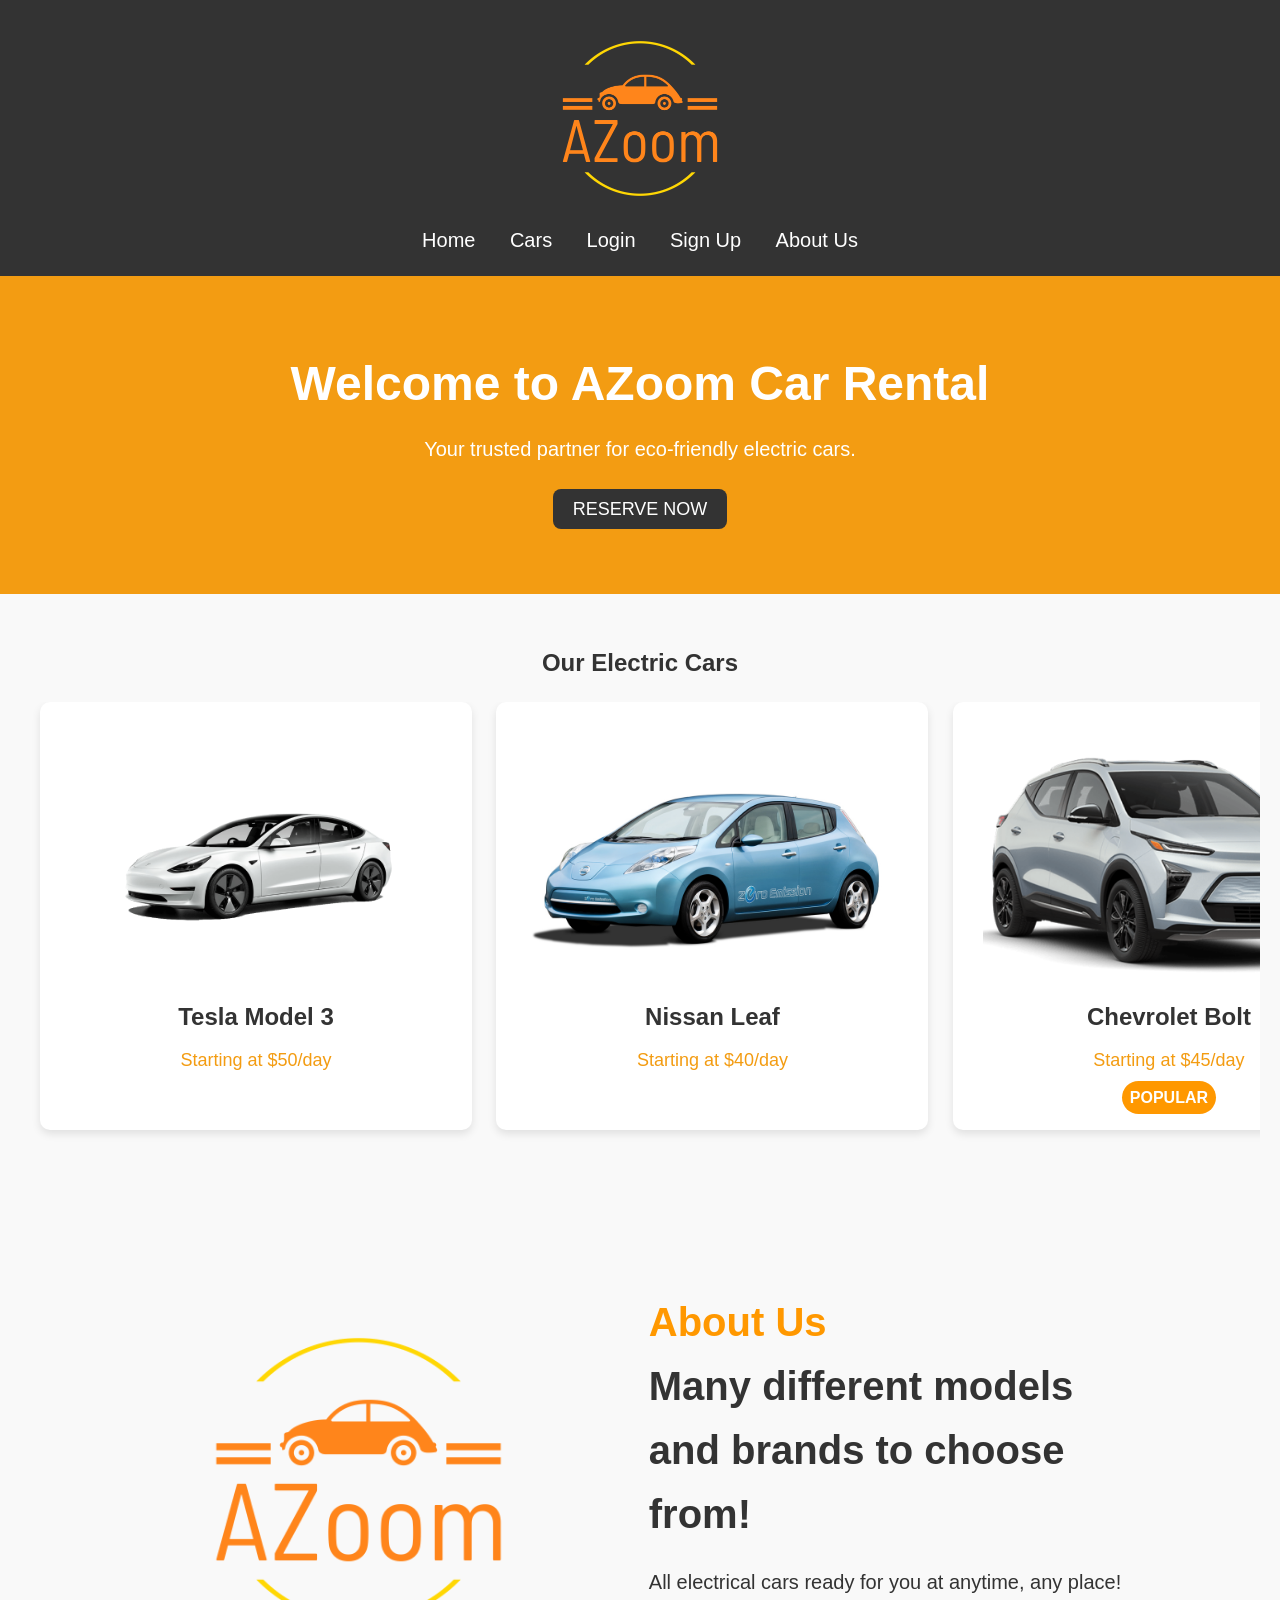
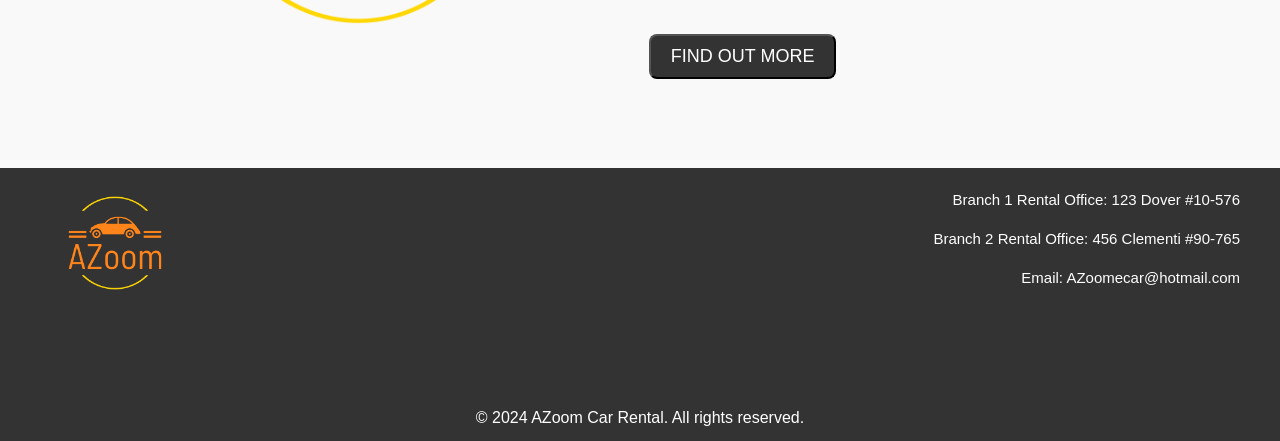
==== index.html @ 19cd563f "login changes and logo size" ====
<!DOCTYPE html>
<html lang="en">

<head>
    <meta charset="UTF-8">
    <meta name="viewport" content="width=device-width, initial-scale=1.0">
    <title>AZoom Car Rental</title>
    <link rel="stylesheet" href="style.css">
    <link rel="stylesheet" href="https://cdnjs.cloudflare.com/ajax/libs/font-awesome/4.7.0/css/font-awesome.min.css">
    <link rel="icon" type="image/x-icon" href="resources/images/favicon.ico">
</head>

<body>

    <header>
        <div id="logo">
            <a href="index.html"><img src="resources/images/azoom_logo.png" alt="AZoom Car Rental Logo"></a>
        </div>
        <div id="hamburger_icon">
            <a href="javascript:void(0);" class="icon" onclick="hamburger()"><i class="fa fa-bars"
                    style="font-size:70px; color:white"></i></a>
        </div>
        <div id="cross_icon" class="hidden">
            <a href="javascript:void(0);" class="icon" onclick="cross()"><i class="fa fa-close"
                    style="font-size:70px; color:white;"></i></a>
        </div>

        <nav>
            <ul id="links">
                <li><a href="index.html">Home</a></li>
                <li><a href="#cars">Cars</a></li>
                <li><a href="login.html">Login</a></li>
                <li><a href="#">Sign Up</a></li>
                <li><a href="#about_container">About Us</a></li>
            </ul>
        </nav>
    </header>

    <section id="home">
        <div class="banner">
            <h1>Welcome to AZoom Car Rental</h1>
            <p>Your trusted partner for eco-friendly electric cars.</p>
            <a href="login.html" class="btn">Reserve Now</a>
        </div>
    </section>

    <section id="cars">
        <h2>Our Electric Cars</h2>
        <div class="car_list">
            <div class="car_item">
                <a href="login.html">
                    <img src="resources/images/tesla_m3.png" alt="Electric Car 1">
                    <h3>Tesla Model 3</h3>
                    <p>Starting at $50/day</p>
                    <br>
                </a>
            </div>

            <div class="car_item">
                <a href="login.html">
                    <img src="resources/images/nissan_leaf.jpg" alt="Electric Car 2">
                    <h3>Nissan Leaf</h3>
                    <p>Starting at $40/day</p>
                    <br>
                </a>
            </div>

            <div class="car_item">
                <a href="login.html">
                    <img src="resources/images/chevrolet_bolt.png" alt="Electric Car 3">
                    <h3>Chevrolet Bolt</h3>
                    <p>Starting at $45/day</p>
                    <span class="tag">POPULAR</span>
                </a>
            </div>

            <div class="car_item">
                <a href="login.html">
                    <img src="resources/images/chevrolet_bolt.png" alt="Electric Car 4">
                    <h3>Chevrolet Bolt</h3>
                    <p>Starting at $45/day</p>
                    <br>
                </a>
            </div>
        </div>
    </section>


    <div id="about_container">
        <div class="about_left">
            <img src="resources/images/azoom_logo.png" alt="logo" width="100%">
        </div>

        <div class="about_right">
            <span>
                <h1>About Us</h1>
                <h2>Many different models and brands to choose from!</h2>
                <p>All electrical cars ready for you at anytime, any place!</p>
                <br>
                <button class="btn" type="button">Find out more</button>
            </span>
        </div>
    </div>

    <footer>
        <div id="footer_container">
            <span id="footer_left">
                <a href="index.html"><img src="resources/images/azoom_logo.png" alt="logo" width="150px"></a>
            </span>

            <span id="footer_right">
                <span>
                    <p>Branch 1 Rental Office: 123 Dover #10-576</p>
                    <p>Branch 2 Rental Office: 456 Clementi #90-765</p>
                    <p id="footer_email">Email: <a href="mailto:AZoomecar@hotmail.com">AZoomecar@hotmail.com</a></p>
                </span>
            </span>
        </div>


        <p id="copyright">&copy; 2024 AZoom Car Rental. All rights reserved.</p>
    </footer>

    <script>
        function hamburger() {
            var links = document.getElementById("links");
            var hamburger = document.getElementById("hamburger_icon");
            var cross = document.getElementById("cross_icon");

            if (links.style.display === "block") {
                links.style.display = "none";
            }
            else {
                links.style.display = "block";
                hamburger.style.display = "none";
                cross.style.display = "block";
            }
        }
        function cross() {
            var cross = document.getElementById("cross_icon");
            var hamburger = document.getElementById("hamburger_icon");
            var links = document.getElementById("links");

            if (cross.style.display === "block") {
                cross.style.display = "none";
                hamburger.style.display = "block";
                links.style.display = "none";
            }
        }
    </script>
</body>

</html>
---- style.css ----
* {
    margin: 0;
    padding: 0;
}

html {
    scroll-behavior: smooth;
}

a {
    text-decoration: none;
}

::-webkit-scrollbar {
    width: 1.5em;
}

::-webkit-scrollbar-track{
    background: hsl(39, 100%, 66%);
    border-radius: 100vw;
    margin-block: 0.5em;
}

::-webkit-scrollbar-thumb{
    background: hsl(39, 100%, 35%);
    border: .25em solid hsl(39, 100%, 66%);
    border-radius: 100vw;
}

::-webkit-scrollbar-thumb:hover{
    background: hsl(42, 100%, 27%);
}

/* Logo Styles */
#logo {
    text-align: center;
    margin: 20px 0;
}


#logo img {
    width: 250px;
    height: auto;
    transition: transform 0.3s ease;
    border-radius: 10px;
}

#logo img:hover {
    transform: scale(1.05);
}



/* Body */
body {
    font-family: "Arial", sans-serif;
    background-color: #f9f9f9;
    color: #333;
    line-height: 1.6;
    margin: 0;
    padding: 0;
}

/* Header */
header {
    background-color: #333;
    padding: 20px 0;
    text-align: center;
    
}

header .logo img {
    max-width: 150px;
    
}

nav ul {
    list-style: none;
    animation: fadeIn 2s 0.1s ease-out backwards;
}

nav ul li {
    display: inline;
    margin: 0 15px;
}

nav ul li a {
    color: #fff;
    text-decoration: none;
    font-size: 20px;
}

nav ul li a:hover {
    color: #f39c12;
}


@media screen and (min-width: 768px) {
    .icon {
        display: none;
    }
}

@media screen and (max-width: 760px) {
    #links {
        display:none;
    }
    #links a {
        display:block;
        border-bottom: 2px solid lightgrey;
        border-radius: 25px;
    }
}

/* Banner */
.banner {
    background-color: #f39c12;
    color: #fff;
    padding: 70px 20px;
    text-align: center;
    animation: fadeIn 2s 0.1s ease-out backwards;
}

.banner h1 {
    font-size: 48px;
    margin-bottom: 10px;
}

@media screen and (max-width: 360px) {
    .banner h1 {
        font-size:25px;
    }
}


.banner p {
    font-size: 20px;
    margin-bottom: 30px;
}

.btn {
    background-color: #333;
    color: #fff;
    padding: 10px 20px;
    border-radius: 8px;
    cursor: pointer;
    font-size: 18px;
    text-transform: uppercase;
    text-decoration: none;
    margin-top:10px;
}

.btn:hover {
    color: #f39c12;
}

/* Cars Section */
#cars {
    padding: 50px 20px;
    text-align: center;
}

.car_list {
    justify-content: space-around;
    overflow-x:scroll;
    overflow-y:hidden;
    white-space: nowrap;
}

.car_item {
    background-color: #fff;
    border-radius: 10px;
    box-shadow: 0 4px 8px rgba(0, 0, 0, 0.1);
    padding: 30px;
    width: 30%;
    text-align: center;
    display:inline-block;
    margin-bottom:20px;
    margin-left:20px;
    animation: scroll_right 15s linear infinite;
    
}

.car_item img {
    max-width: 100%;
}

.car_item img:hover {
    transform: translateZ(20px);
}

.car_item h3 {
    margin: 10px 0;
    font-size: 24px;
    color: #333;
}



.car_item p {
    color: #f39c12;
    font-size: 18px;
}

#cars h2 {
    padding-bottom:20px;
}

.tag {
    font-size: 16px;
    padding: 8px;
    top:10px;
    position: relative;
    text-align: center;
    border-radius: 20px;
    background-color: #ff9800;
    color: white;
    font-weight:bold;
}

@media screen and (max-width: 820px) {
    .tag {
        top:10px;
        font-size:13px;
        padding:5px;
    }
}


/* Reservation Form and Return Form */
#reservation, #returning {
    background-color: #fff;
    padding: 50px 20px;
    text-align: center;
}


form {
    max-width: 500px;
    margin: 0 auto;
}

form label {
    display: block;
    font-size: 18px;
    margin-bottom: 5px;
}

form input,
form select {
    width: 100%;
    padding: 10px;
    margin-bottom: 20px;
    border-radius: 5px;
    border: 1px solid #ccc;
}

form button {
    width: 100%;
    padding: 10px;
    background-color: #f39c12;
    color: #fff;
    font-size: 18px;
    border: none;
    cursor: pointer;
}

form button:hover {
    background-color: #333;
}

/* About Us */
#about_container {
    margin: 7% 10%;
    display:flex;
    align-items: center;
}

.about_left {
    width:45%;
}

.about_right {
    float:right;
    width: 55%;
    display: flex;
    align-items: center;
}

.about_right span {
    margin-left: 60px;
}

.about_right h1 {
    color: #ff9800;
    font-size:40px;
    font-weight:600;
}

.about_right h2 {
    font-size: 40px;
    font-weight: 600;
    margin-top:0;
}

.about_right p {
    margin-top:1em;
    font-size:20px;
}

@media screen and (max-width: 768px) {
    .about_left {
        width:30%;
    }
    .about_right {
        width: 70%;
    }
    .about_right h1 {
        font-size:25px;
    }
    .about_right h2 {
        font-size: 20px;
        font-weight: 600;
        margin-top:0;
    }
    .about_right p {
        font-size:15px;
    }
}


/* Footer */
footer {
    background-color: #333;
    color: #fff;
    width: 100%;
}

#footer_container {
    padding: 20px 0 100px 0;
    margin: 0 40px;
    display: flex;
    align-items: center;
}

#footer_left {
    width: 70%;
}


#footer_right {
    width: 30%;
    text-align: right;
    color: #fff;
    font-family: "Helvetica Neue", sans-serif;
}

#footer_right p {
    font-size: 15px;
    margin-bottom: 15px;
    font-family: "Arial", sans-serif;
}

#footer_email a{
    color:#fff;
    
}

#copyright {
    text-align:center;
    padding-bottom:10px;
}

@media screen and (max-width:500px) {
    #footer_left{
        display: none;
    }
    #footer_container {
        display:block;
        margin:0 10px;
    }
    #footer_right p {
        text-align:center;
    }
    
}

/* Login Page Styling */
#login {
    display: flex;
    justify-content: center;
    align-items: center;
    min-height: 70vh;
    background-color: #f0f0f0;
}

.login_container {
    background-color: white;
    padding: 40px;
    border-radius: 10px;
    box-shadow: 0 4px 10px rgba(0, 0, 0, 0.1);
    max-width: 400px;
    width: 100%;
    text-align: center;
    animation: fadeIn 2s 0.1s ease-out backwards;
}

.login_container h2 {
    color: #f39c12;
    margin-bottom: 20px;
}

#login_form {
    display: flex;
    flex-direction: column;
}

#login_form label {
    font-size: 14px;
    margin-bottom: 8px;
    text-align: left;
    color: #333;
}

#login_form input {
    padding: 10px;
    margin-bottom: 20px;
    border: 1px solid #ccc;
    border-radius: 5px;
    font-size: 14px;
    width: 100%;
    box-sizing: border-box;
}

.login_container p {
    margin-top: 10px;
}

.login_container a {
    color: #f39c12;
    text-decoration: none;
}

.login_container a:hover {
    text-decoration: underline;
}

/* hide elements */
.hidden {
    display:none;
}

/* animation keyframes */
@keyframes scroll_right {
    0%   { transform: translate(0, 0); }
    100% { transform: translate(-100%, 0); }
}

@keyframes fadeIn {
    0% {
        opacity: 0;
        transform: translateY(80%);
    }
    20% {
        opacity: 0;
    }
    50% {
        opacity: 1;
        transform: translateY(0%);
    }
    100% {
        opacity: 1;
        transform: translate(0%);
    }
}

@media screen and (max-width: 768px) {
    .car_item {
        width:80%;
    }
}
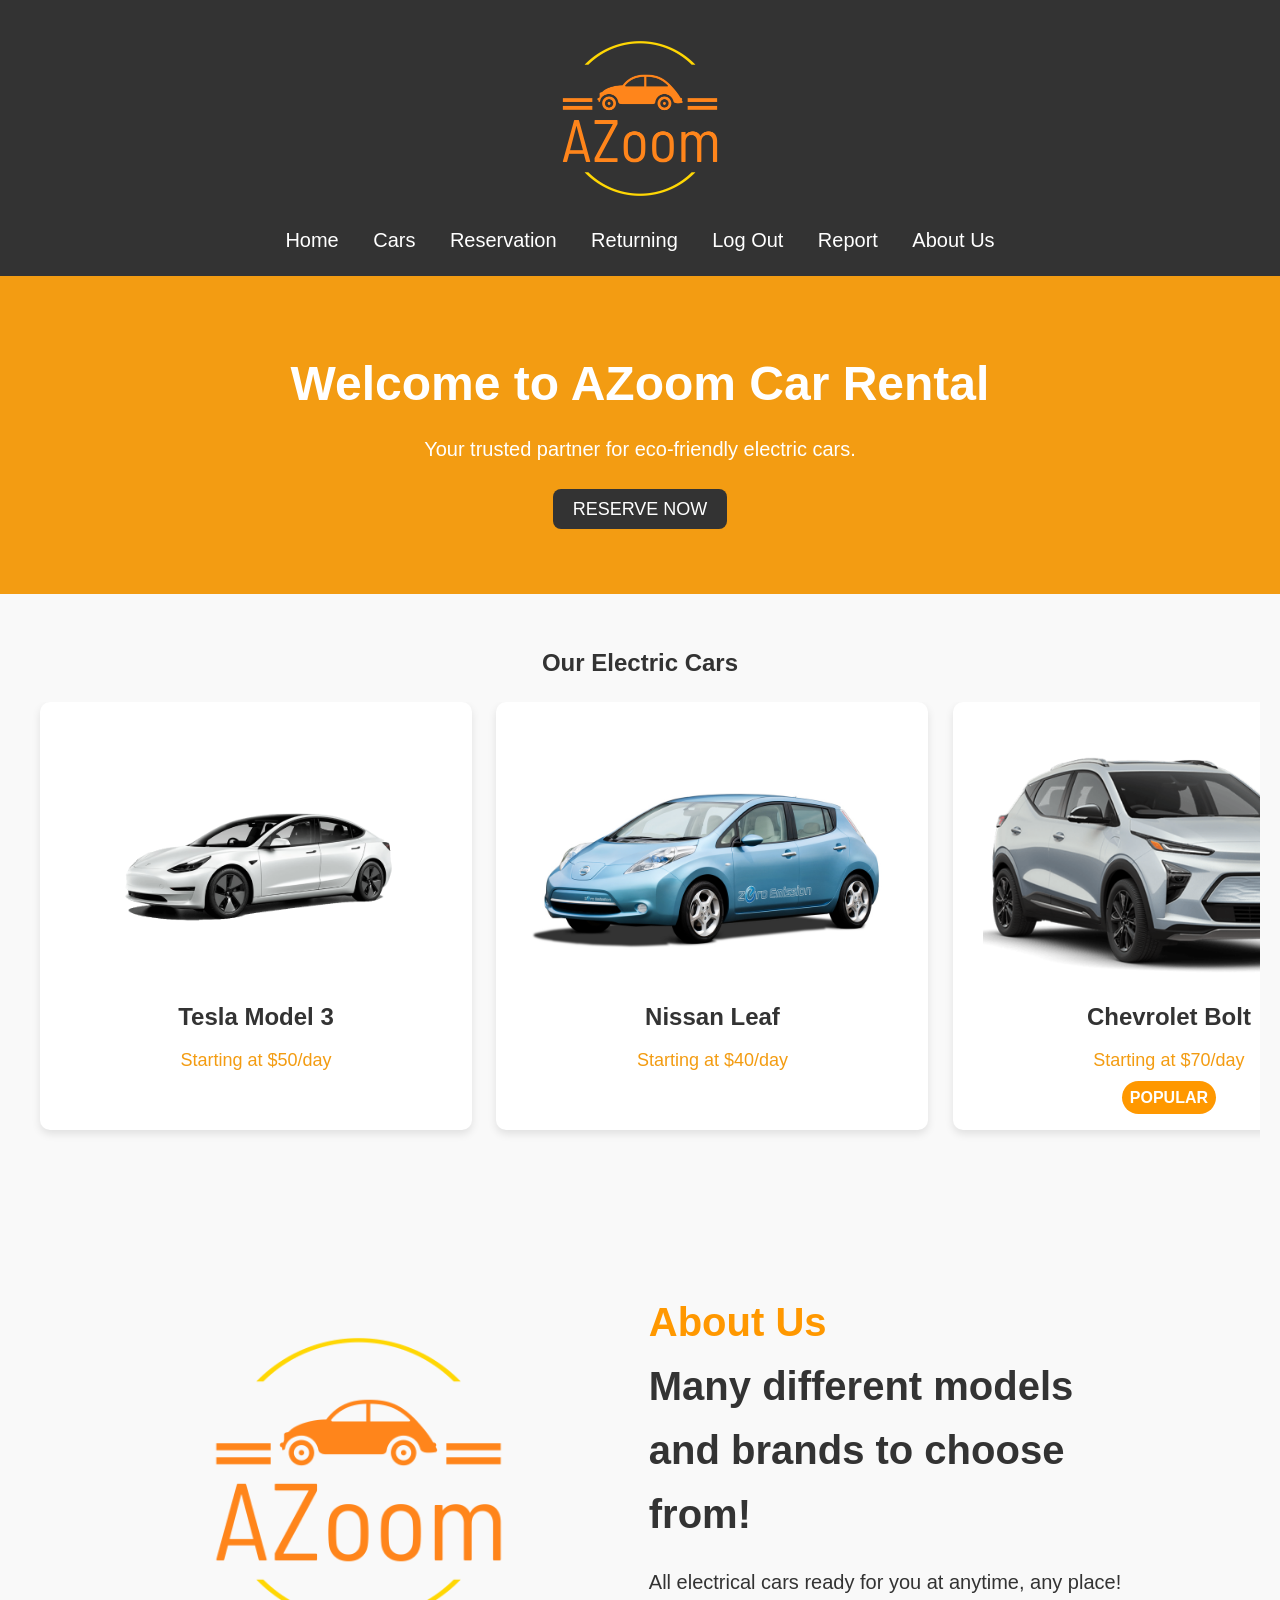
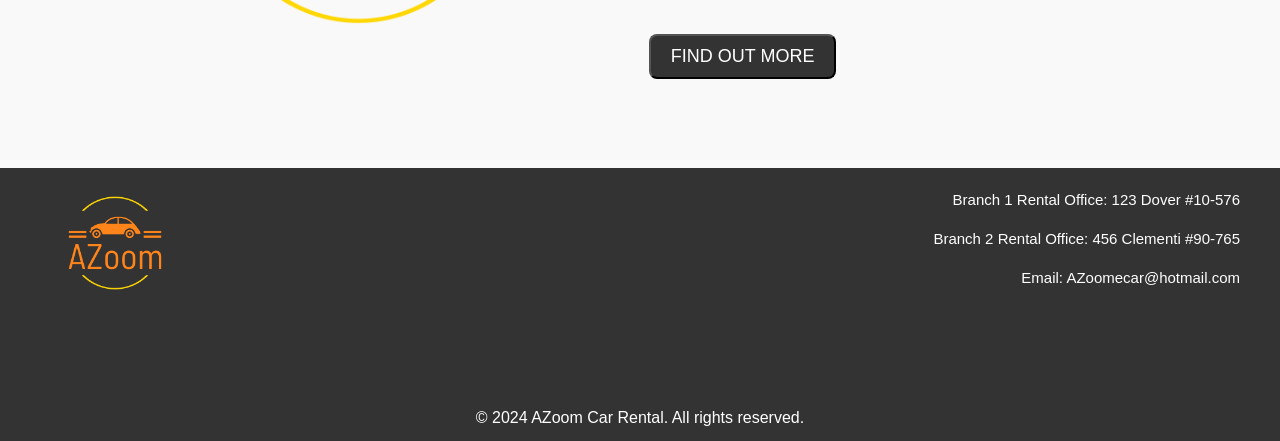
==== commit 671401ee: "added vital functions to the webpage you can reserve car as a customer, you can file a report as a e" ====
--- a/index.html
+++ b/index.html
@@ -8,6 +8,7 @@
     <link rel="stylesheet" href="style.css">
     <link rel="stylesheet" href="https://cdnjs.cloudflare.com/ajax/libs/font-awesome/4.7.0/css/font-awesome.min.css">
     <link rel="icon" type="image/x-icon" href="resources/images/favicon.ico">
+    <script src="script.js" defer></script>
 </head>
 
 <body>
@@ -29,8 +30,13 @@
             <ul id="links">
                 <li><a href="index.html">Home</a></li>
                 <li><a href="#cars">Cars</a></li>
-                <li><a href="login.html">Login</a></li>
-                <li><a href="#">Sign Up</a></li>
+                
+                <li id="reservationBtn" class="hidden"><a href="reservation.html">Reservation</a></li>
+                <li id="returningBtn" class="hidden"><a href="returning.html">Returning</a></li>
+                <li id="loginBtn"><a href="login.html">Login</a></li>
+                <li id="signupBtn"><a href="signup.html">Sign Up</a></li>
+                <li id="logoutBtn" class="hidden"><a href="#" onclick="logOut()">Log Out</a></li>
+                <li id="fileReportBtn" class="hidden"><a href="report.html">Report</a></li>
                 <li><a href="#about_container">About Us</a></li>
             </ul>
         </nav>
@@ -48,7 +54,7 @@
         <h2>Our Electric Cars</h2>
         <div class="car_list">
             <div class="car_item">
-                <a href="login.html">
+                <a href="reservation.html">
                     <img src="resources/images/tesla_m3.png" alt="Electric Car 1">
                     <h3>Tesla Model 3</h3>
                     <p>Starting at $50/day</p>
@@ -57,7 +63,7 @@
             </div>
 
             <div class="car_item">
-                <a href="login.html">
+                <a href="reservation.html">
                     <img src="resources/images/nissan_leaf.jpg" alt="Electric Car 2">
                     <h3>Nissan Leaf</h3>
                     <p>Starting at $40/day</p>
@@ -66,19 +72,19 @@
             </div>
 
             <div class="car_item">
-                <a href="login.html">
+                <a href="reservation.html">
                     <img src="resources/images/chevrolet_bolt.png" alt="Electric Car 3">
                     <h3>Chevrolet Bolt</h3>
-                    <p>Starting at $45/day</p>
+                    <p>Starting at $70/day</p>
                     <span class="tag">POPULAR</span>
                 </a>
             </div>
 
             <div class="car_item">
-                <a href="login.html">
-                    <img src="resources/images/chevrolet_bolt.png" alt="Electric Car 4">
-                    <h3>Chevrolet Bolt</h3>
-                    <p>Starting at $45/day</p>
+                <a href="reservation.html">
+                    <img src="resources/images/tesla_model_x_luxury.png" alt="Electric Car 4">
+                    <h3>Tesla Model S</h3>
+                    <p>Starting at $60/day</p>
                     <br>
                 </a>
             </div>
@@ -120,34 +126,6 @@
 
         <p id="copyright">&copy; 2024 AZoom Car Rental. All rights reserved.</p>
     </footer>
-
-    <script>
-        function hamburger() {
-            var links = document.getElementById("links");
-            var hamburger = document.getElementById("hamburger_icon");
-            var cross = document.getElementById("cross_icon");
-
-            if (links.style.display === "block") {
-                links.style.display = "none";
-            }
-            else {
-                links.style.display = "block";
-                hamburger.style.display = "none";
-                cross.style.display = "block";
-            }
-        }
-        function cross() {
-            var cross = document.getElementById("cross_icon");
-            var hamburger = document.getElementById("hamburger_icon");
-            var links = document.getElementById("links");
-
-            if (cross.style.display === "block") {
-                cross.style.display = "none";
-                hamburger.style.display = "block";
-                links.style.display = "none";
-            }
-        }
-    </script>
 </body>
 
 </html>
--- a/style.css
+++ b/style.css
@@ -15,19 +15,19 @@
     width: 1.5em;
 }
 
-::-webkit-scrollbar-track{
+::-webkit-scrollbar-track {
     background: hsl(39, 100%, 66%);
     border-radius: 100vw;
     margin-block: 0.5em;
 }
 
-::-webkit-scrollbar-thumb{
+::-webkit-scrollbar-thumb {
     background: hsl(39, 100%, 35%);
     border: .25em solid hsl(39, 100%, 66%);
     border-radius: 100vw;
 }
 
-::-webkit-scrollbar-thumb:hover{
+::-webkit-scrollbar-thumb:hover {
     background: hsl(42, 100%, 27%);
 }
 
@@ -66,12 +66,12 @@
     background-color: #333;
     padding: 20px 0;
     text-align: center;
-    
+
 }
 
 header .logo img {
     max-width: 150px;
-    
+
 }
 
 nav ul {
@@ -103,10 +103,11 @@
 
 @media screen and (max-width: 760px) {
     #links {
-        display:none;
-    }
+        display: none;
+    }
+
     #links a {
-        display:block;
+        display: block;
         border-bottom: 2px solid lightgrey;
         border-radius: 25px;
     }
@@ -128,7 +129,7 @@
 
 @media screen and (max-width: 360px) {
     .banner h1 {
-        font-size:25px;
+        font-size: 25px;
     }
 }
 
@@ -147,7 +148,7 @@
     font-size: 18px;
     text-transform: uppercase;
     text-decoration: none;
-    margin-top:10px;
+    margin-top: 10px;
 }
 
 .btn:hover {
@@ -162,8 +163,8 @@
 
 .car_list {
     justify-content: space-around;
-    overflow-x:scroll;
-    overflow-y:hidden;
+    overflow-x: scroll;
+    overflow-y: hidden;
     white-space: nowrap;
 }
 
@@ -174,11 +175,11 @@
     padding: 30px;
     width: 30%;
     text-align: center;
-    display:inline-block;
-    margin-bottom:20px;
-    margin-left:20px;
+    display: inline-block;
+    margin-bottom: 20px;
+    margin-left: 20px;
     animation: scroll_right 15s linear infinite;
-    
+
 }
 
 .car_item img {
@@ -203,32 +204,34 @@
 }
 
 #cars h2 {
-    padding-bottom:20px;
+    padding-bottom: 20px;
 }
 
 .tag {
     font-size: 16px;
     padding: 8px;
-    top:10px;
+    top: 10px;
     position: relative;
     text-align: center;
     border-radius: 20px;
     background-color: #ff9800;
     color: white;
-    font-weight:bold;
+    font-weight: bold;
 }
 
 @media screen and (max-width: 820px) {
     .tag {
-        top:10px;
-        font-size:13px;
-        padding:5px;
-    }
-}
-
-
-/* Reservation Form and Return Form */
-#reservation, #returning {
+        top: 10px;
+        font-size: 13px;
+        padding: 5px;
+    }
+}
+
+
+/* Reservation, Report, Return Form */
+#report,
+#reservation,
+#returning {
     background-color: #fff;
     padding: 50px 20px;
     text-align: center;
@@ -248,181 +251,6 @@
 
 form input,
 form select {
-    width: 100%;
-    padding: 10px;
-    margin-bottom: 20px;
-    border-radius: 5px;
-    border: 1px solid #ccc;
-}
-
-form button {
-    width: 100%;
-    padding: 10px;
-    background-color: #f39c12;
-    color: #fff;
-    font-size: 18px;
-    border: none;
-    cursor: pointer;
-}
-
-form button:hover {
-    background-color: #333;
-}
-
-/* About Us */
-#about_container {
-    margin: 7% 10%;
-    display:flex;
-    align-items: center;
-}
-
-.about_left {
-    width:45%;
-}
-
-.about_right {
-    float:right;
-    width: 55%;
-    display: flex;
-    align-items: center;
-}
-
-.about_right span {
-    margin-left: 60px;
-}
-
-.about_right h1 {
-    color: #ff9800;
-    font-size:40px;
-    font-weight:600;
-}
-
-.about_right h2 {
-    font-size: 40px;
-    font-weight: 600;
-    margin-top:0;
-}
-
-.about_right p {
-    margin-top:1em;
-    font-size:20px;
-}
-
-@media screen and (max-width: 768px) {
-    .about_left {
-        width:30%;
-    }
-    .about_right {
-        width: 70%;
-    }
-    .about_right h1 {
-        font-size:25px;
-    }
-    .about_right h2 {
-        font-size: 20px;
-        font-weight: 600;
-        margin-top:0;
-    }
-    .about_right p {
-        font-size:15px;
-    }
-}
-
-
-/* Footer */
-footer {
-    background-color: #333;
-    color: #fff;
-    width: 100%;
-}
-
-#footer_container {
-    padding: 20px 0 100px 0;
-    margin: 0 40px;
-    display: flex;
-    align-items: center;
-}
-
-#footer_left {
-    width: 70%;
-}
-
-
-#footer_right {
-    width: 30%;
-    text-align: right;
-    color: #fff;
-    font-family: "Helvetica Neue", sans-serif;
-}
-
-#footer_right p {
-    font-size: 15px;
-    margin-bottom: 15px;
-    font-family: "Arial", sans-serif;
-}
-
-#footer_email a{
-    color:#fff;
-    
-}
-
-#copyright {
-    text-align:center;
-    padding-bottom:10px;
-}
-
-@media screen and (max-width:500px) {
-    #footer_left{
-        display: none;
-    }
-    #footer_container {
-        display:block;
-        margin:0 10px;
-    }
-    #footer_right p {
-        text-align:center;
-    }
-    
-}
-
-/* Login Page Styling */
-#login {
-    display: flex;
-    justify-content: center;
-    align-items: center;
-    min-height: 70vh;
-    background-color: #f0f0f0;
-}
-
-.login_container {
-    background-color: white;
-    padding: 40px;
-    border-radius: 10px;
-    box-shadow: 0 4px 10px rgba(0, 0, 0, 0.1);
-    max-width: 400px;
-    width: 100%;
-    text-align: center;
-    animation: fadeIn 2s 0.1s ease-out backwards;
-}
-
-.login_container h2 {
-    color: #f39c12;
-    margin-bottom: 20px;
-}
-
-#login_form {
-    display: flex;
-    flex-direction: column;
-}
-
-#login_form label {
-    font-size: 14px;
-    margin-bottom: 8px;
-    text-align: left;
-    color: #333;
-}
-
-#login_form input {
     padding: 10px;
     margin-bottom: 20px;
     border: 1px solid #ccc;
@@ -432,7 +260,185 @@
     box-sizing: border-box;
 }
 
-.login_container p {
+form button {
+    width: 100%;
+    padding: 10px;
+    background-color: #f39c12;
+    color: #fff;
+    font-size: 18px;
+    border: none;
+    cursor: pointer;
+}
+
+form button:hover {
+    background-color: #333;
+}
+
+/* About Us */
+#about_container {
+    margin: 7% 10%;
+    display: flex;
+    align-items: center;
+}
+
+.about_left {
+    width: 45%;
+}
+
+.about_right {
+    float: right;
+    width: 55%;
+    display: flex;
+    align-items: center;
+}
+
+.about_right span {
+    margin-left: 60px;
+}
+
+.about_right h1 {
+    color: #ff9800;
+    font-size: 40px;
+    font-weight: 600;
+}
+
+.about_right h2 {
+    font-size: 40px;
+    font-weight: 600;
+    margin-top: 0;
+}
+
+.about_right p {
+    margin-top: 1em;
+    font-size: 20px;
+}
+
+@media screen and (max-width: 768px) {
+    .about_left {
+        width: 30%;
+    }
+
+    .about_right {
+        width: 70%;
+    }
+
+    .about_right h1 {
+        font-size: 25px;
+    }
+
+    .about_right h2 {
+        font-size: 20px;
+        font-weight: 600;
+        margin-top: 0;
+    }
+
+    .about_right p {
+        font-size: 15px;
+    }
+}
+
+
+/* Footer */
+footer {
+    background-color: #333;
+    color: #fff;
+    width: 100%;
+}
+
+#footer_container {
+    padding: 20px 0 100px 0;
+    margin: 0 40px;
+    display: flex;
+    align-items: center;
+}
+
+#footer_left {
+    width: 70%;
+}
+
+
+#footer_right {
+    width: 30%;
+    text-align: right;
+    color: #fff;
+    font-family: "Helvetica Neue", sans-serif;
+}
+
+#footer_right p {
+    font-size: 15px;
+    margin-bottom: 15px;
+    font-family: "Arial", sans-serif;
+}
+
+#footer_email a {
+    color: #fff;
+
+}
+
+#copyright {
+    text-align: center;
+    padding-bottom: 10px;
+}
+
+@media screen and (max-width:500px) {
+    #footer_left {
+        display: none;
+    }
+
+    #footer_container {
+        display: block;
+        margin: 0 10px;
+    }
+
+    #footer_right p {
+        text-align: center;
+    }
+
+}
+
+/* Login Page Styling */
+#login, #register {
+    display: flex;
+    justify-content: center;
+    align-items: center;
+    min-height: 70vh;
+    background-color: #f0f0f0;
+}
+
+.login_container, .register_container {
+    background-color: white;
+    padding: 40px;
+    border-radius: 10px;
+    box-shadow: 0 4px 10px rgba(0, 0, 0, 0.1);
+    max-width: 400px;
+    width: 100%;
+    text-align: center;
+
+}
+
+.login_container h2, .register_container h2 {
+    color: #f39c12;
+    margin-bottom: 20px;
+}
+
+#login_form, #register_form{
+    display: flex;
+    flex-direction: column;
+}
+
+#login_form label, #register_form label {
+    font-size: 14px;
+    margin-bottom: 8px;
+    text-align: left;
+    color: #333;
+}
+
+
+.login_container p{ 
+    margin-top: 10px;
+}
+
+.register_container p {
     margin-top: 10px;
 }
 
@@ -441,19 +447,29 @@
     text-decoration: none;
 }
 
-.login_container a:hover {
+.register_container a {
+    color: #f39c12;
+    text-decoration: none;
+}
+
+.login_container a:hover, .register_containers a:hover  {
     text-decoration: underline;
 }
 
 /* hide elements */
 .hidden {
-    display:none;
+    display: none;
 }
 
 /* animation keyframes */
 @keyframes scroll_right {
-    0%   { transform: translate(0, 0); }
-    100% { transform: translate(-100%, 0); }
+    0% {
+        transform: translate(0, 0);
+    }
+
+    100% {
+        transform: translate(-100%, 0);
+    }
 }
 
 @keyframes fadeIn {
@@ -461,21 +477,26 @@
         opacity: 0;
         transform: translateY(80%);
     }
+
     20% {
         opacity: 0;
     }
+
     50% {
         opacity: 1;
         transform: translateY(0%);
     }
+
     100% {
         opacity: 1;
         transform: translate(0%);
     }
 }
 
+/* media query */
+
 @media screen and (max-width: 768px) {
     .car_item {
-        width:80%;
-    }
-}
+        width: 80%;
+    }
+}
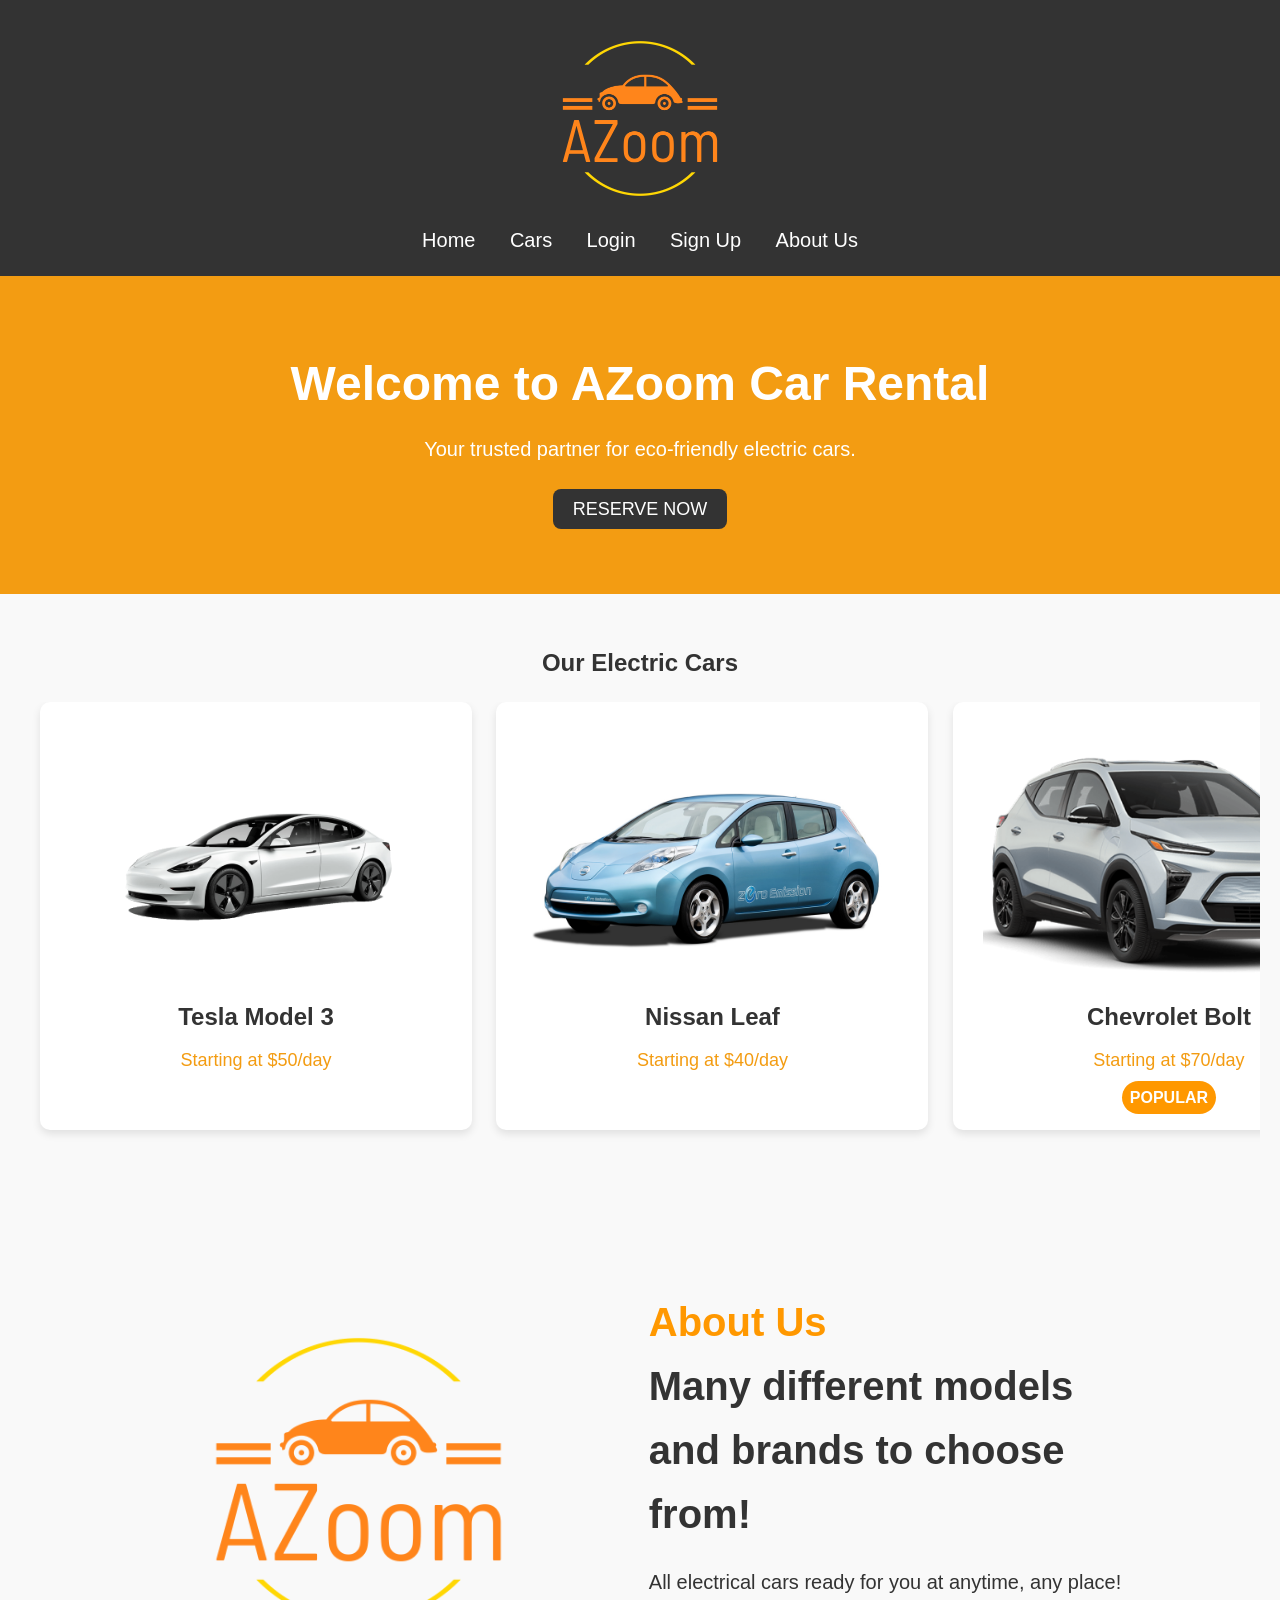
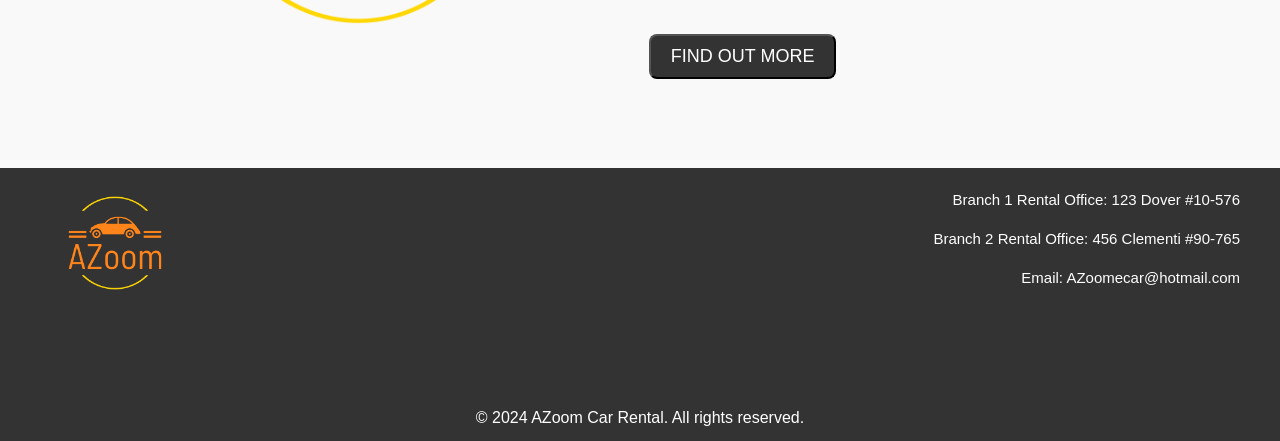
==== commit 964e1bb9: "made it so that admin account exist but can log ou" ====
--- a/index.html
+++ b/index.html
@@ -83,7 +83,7 @@
             <div class="car_item">
                 <a href="reservation.html">
                     <img src="resources/images/tesla_model_x_luxury.png" alt="Electric Car 4">
-                    <h3>Tesla Model S</h3>
+                    <h3>Tesla Model X Luxury</h3>
                     <p>Starting at $60/day</p>
                     <br>
                 </a>
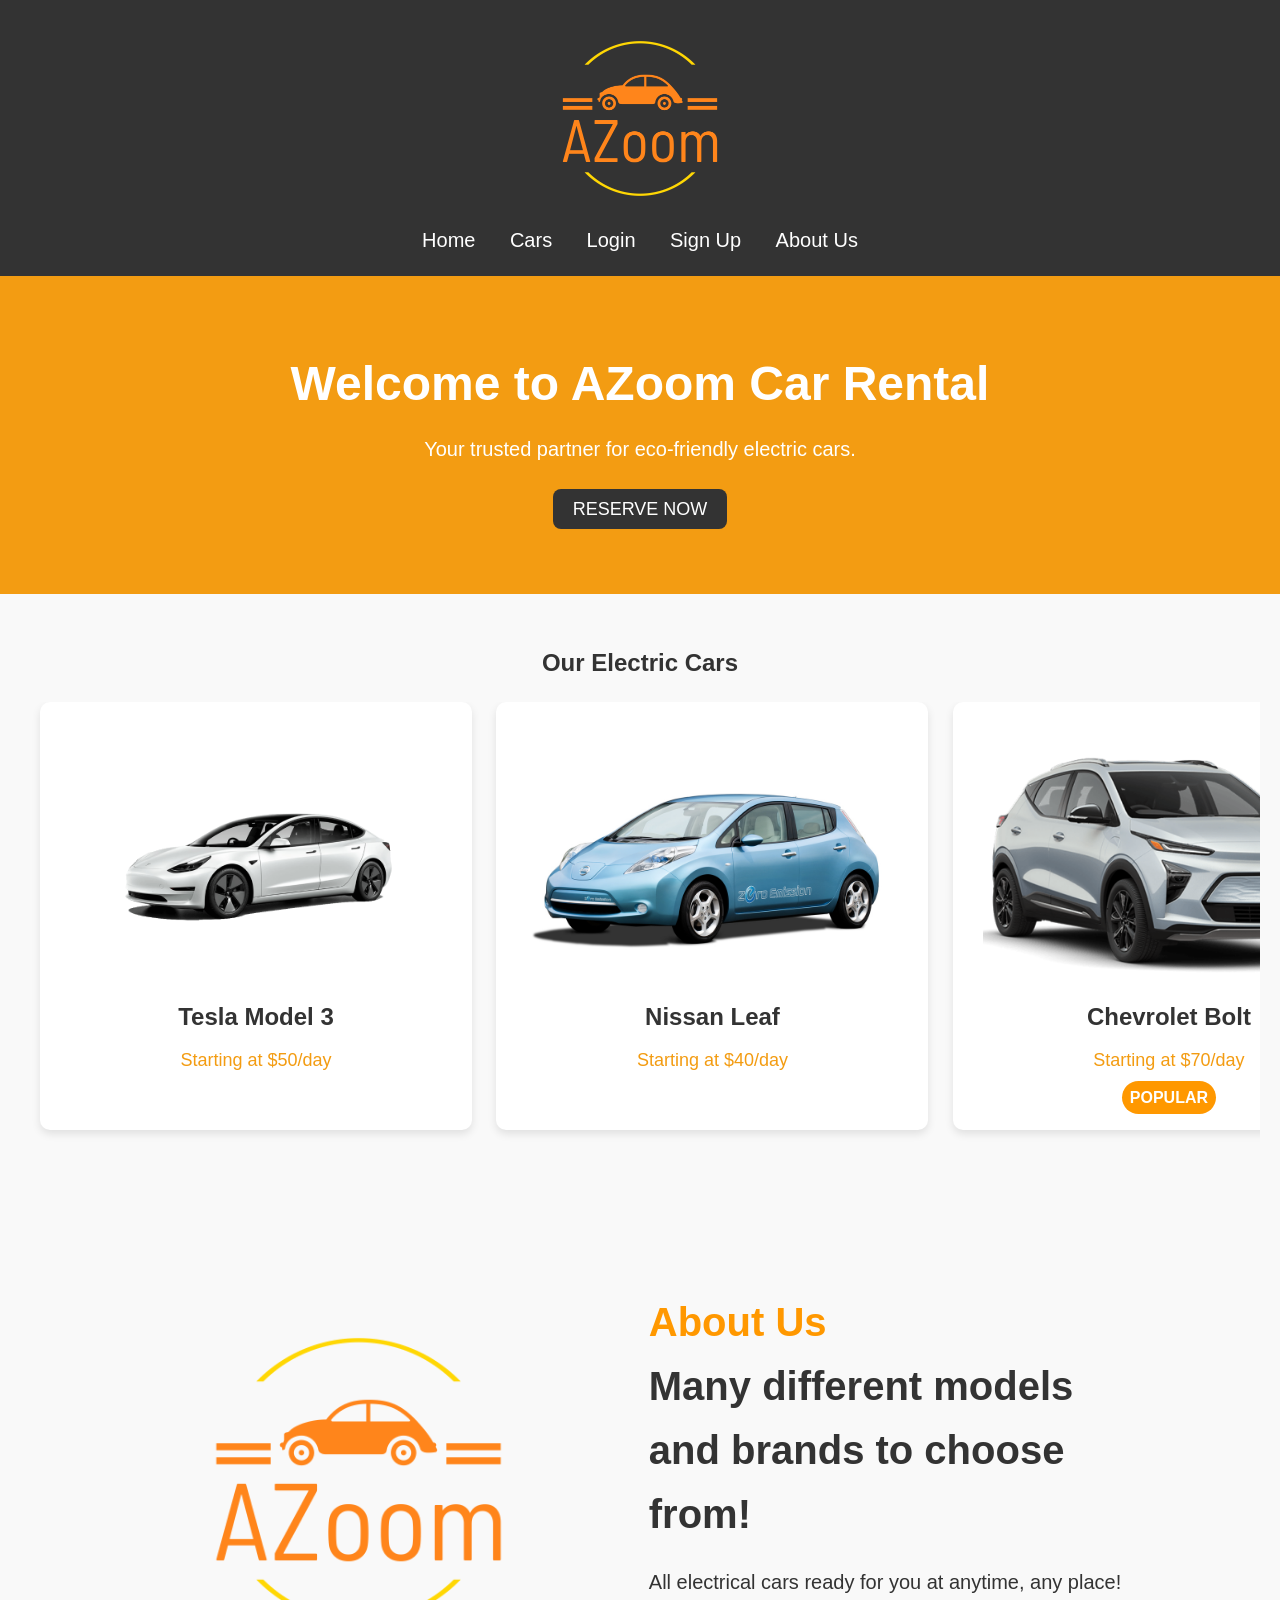
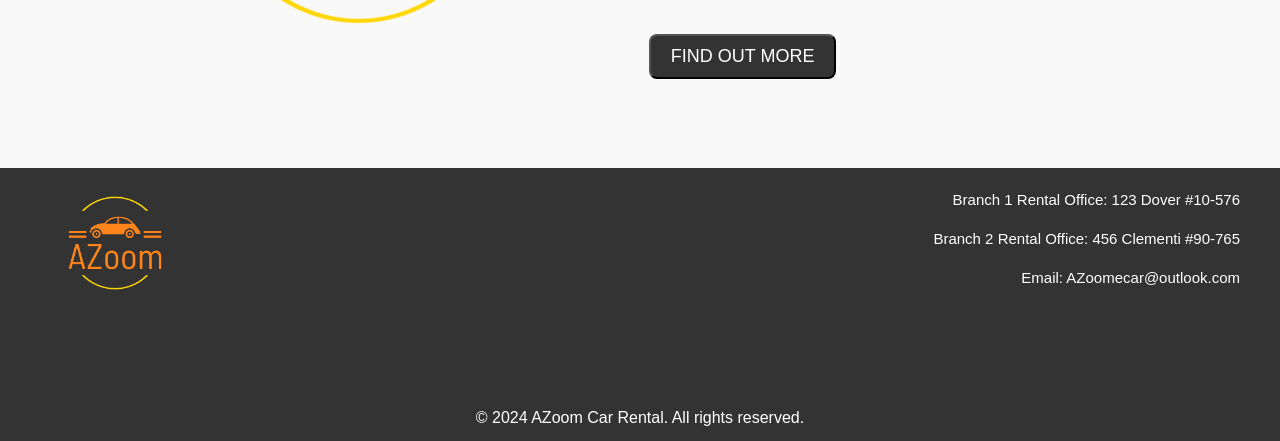
==== commit 2b2d8f5c: "some changes logout on report" ====
--- a/index.html
+++ b/index.html
@@ -36,7 +36,6 @@
                 <li id="loginBtn"><a href="login.html">Login</a></li>
                 <li id="signupBtn"><a href="signup.html">Sign Up</a></li>
                 <li id="logoutBtn" class="hidden"><a href="#" onclick="logOut()">Log Out</a></li>
-                <li id="fileReportBtn" class="hidden"><a href="report.html">Report</a></li>
                 <li><a href="#about_container">About Us</a></li>
             </ul>
         </nav>
@@ -46,7 +45,7 @@
         <div class="banner">
             <h1>Welcome to AZoom Car Rental</h1>
             <p>Your trusted partner for eco-friendly electric cars.</p>
-            <a href="login.html" class="btn">Reserve Now</a>
+            <a href="login.html" class="btn" id="reserveBtn">Reserve Now</a>
         </div>
     </section>
 
@@ -54,7 +53,7 @@
         <h2>Our Electric Cars</h2>
         <div class="car_list">
             <div class="car_item">
-                <a href="reservation.html">
+                <a href="login.html">
                     <img src="resources/images/tesla_m3.png" alt="Electric Car 1">
                     <h3>Tesla Model 3</h3>
                     <p>Starting at $50/day</p>
@@ -63,7 +62,7 @@
             </div>
 
             <div class="car_item">
-                <a href="reservation.html">
+                <a href="login.html">
                     <img src="resources/images/nissan_leaf.jpg" alt="Electric Car 2">
                     <h3>Nissan Leaf</h3>
                     <p>Starting at $40/day</p>
@@ -72,7 +71,7 @@
             </div>
 
             <div class="car_item">
-                <a href="reservation.html">
+                <a href="login.html">
                     <img src="resources/images/chevrolet_bolt.png" alt="Electric Car 3">
                     <h3>Chevrolet Bolt</h3>
                     <p>Starting at $70/day</p>
@@ -81,7 +80,7 @@
             </div>
 
             <div class="car_item">
-                <a href="reservation.html">
+                <a href="login.html">
                     <img src="resources/images/tesla_model_x_luxury.png" alt="Electric Car 4">
                     <h3>Tesla Model X Luxury</h3>
                     <p>Starting at $60/day</p>
@@ -118,7 +117,7 @@
                 <span>
                     <p>Branch 1 Rental Office: 123 Dover #10-576</p>
                     <p>Branch 2 Rental Office: 456 Clementi #90-765</p>
-                    <p id="footer_email">Email: <a href="mailto:AZoomecar@hotmail.com">AZoomecar@hotmail.com</a></p>
+                    <p id="footer_email">Email: <a href="mailto:AZoomecar@outlook.com">AZoomecar@outlook.com</a></p>
                 </span>
             </span>
         </div>
